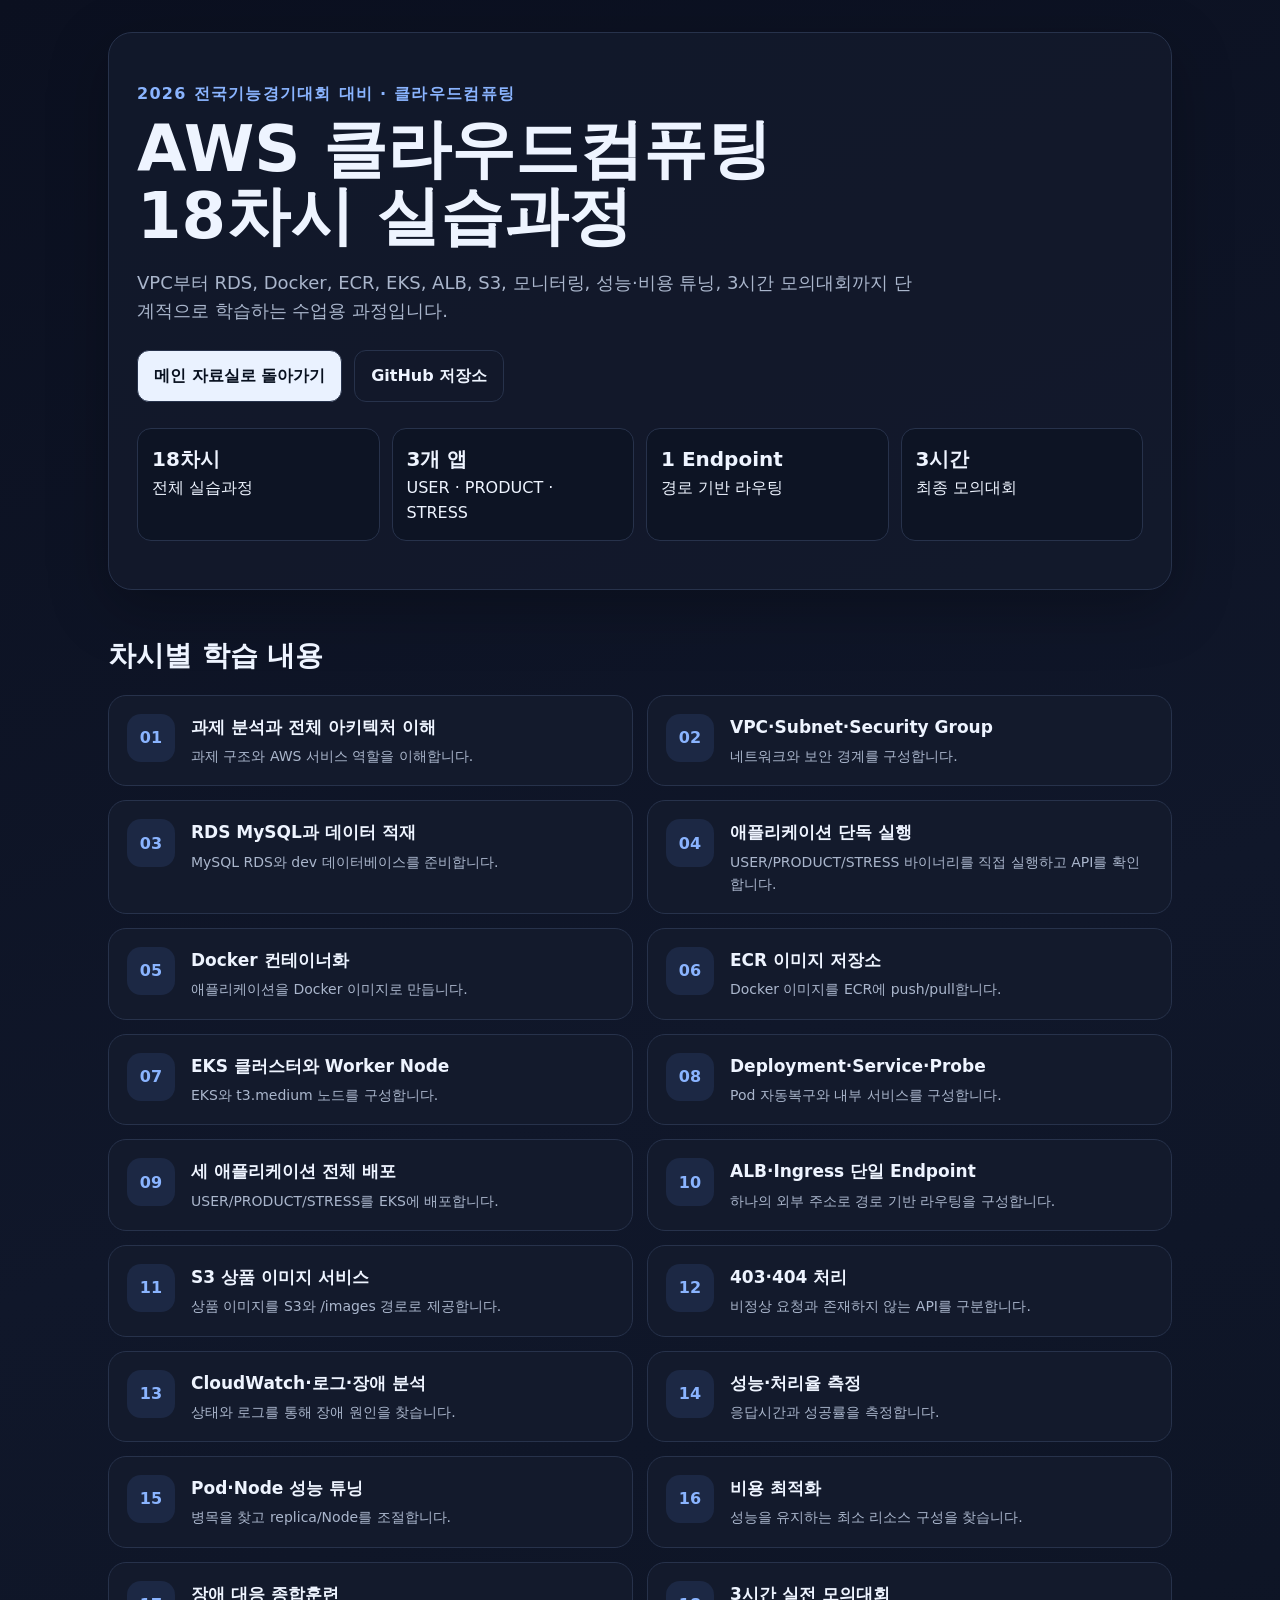
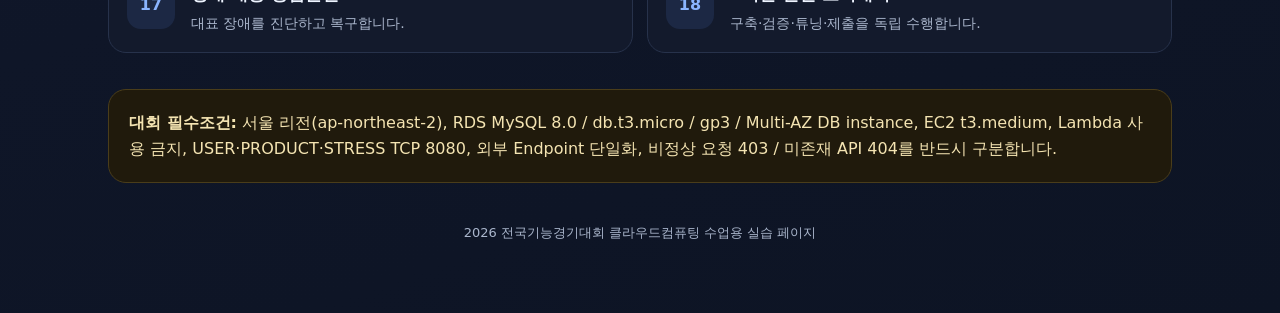
==== cloud-course/index.html @ c535b227 "Add 18-lesson AWS cloud course page" ====
<!doctype html>
<html lang="ko">
<head>
<meta charset="utf-8">
<meta name="viewport" content="width=device-width, initial-scale=1">
<title>AWS 클라우드컴퓨팅 18차시 실습과정</title>
<style>
:root{--bg:#0b1020;--panel:#131a2c;--text:#eef4ff;--muted:#aab6cc;--line:#27324b;--accent:#8ab4ff}*{box-sizing:border-box}body{margin:0;font-family:system-ui,-apple-system,"Noto Sans KR","Malgun Gothic",sans-serif;background:linear-gradient(160deg,#0b1020,#10172a 55%,#0d1424);color:var(--text);line-height:1.6}.wrap{max-width:1100px;margin:auto;padding:32px 18px 70px}.hero{padding:48px 28px;border:1px solid var(--line);border-radius:24px;background:rgba(19,26,44,.88);box-shadow:0 18px 60px rgba(0,0,0,.25)}.eyebrow{color:var(--accent);font-weight:700;letter-spacing:.08em}h1{font-size:clamp(34px,6vw,64px);line-height:1.05;margin:.15em 0}.lead{font-size:18px;color:var(--muted);max-width:780px}.actions{display:flex;flex-wrap:wrap;gap:12px;margin-top:24px}.btn{display:inline-block;padding:12px 16px;border-radius:12px;text-decoration:none;font-weight:700;border:1px solid var(--line);color:#08101f;background:#eaf2ff}.btn.alt{color:var(--text);background:transparent}.info{display:grid;grid-template-columns:repeat(4,1fr);gap:12px;margin-top:26px}.pill{background:#0d1424;border:1px solid var(--line);border-radius:14px;padding:14px}.pill b{display:block;font-size:20px}h2{font-size:28px;margin:44px 0 16px}.grid{display:grid;grid-template-columns:repeat(2,1fr);gap:14px}.card{display:flex;gap:16px;background:var(--panel);border:1px solid var(--line);border-radius:18px;padding:18px}.num{min-width:48px;height:48px;border-radius:14px;background:#1c2844;display:grid;place-items:center;font-weight:800;color:var(--accent)}h3{margin:0 0 4px;font-size:17px}.card p{margin:0;color:var(--muted);font-size:14px}.notice{margin-top:36px;padding:20px;border-radius:18px;border:1px solid #4a3d1a;background:#201a0c;color:#f4e4b2}footer{margin-top:40px;color:var(--muted);font-size:13px;text-align:center}@media(max-width:750px){.info{grid-template-columns:repeat(2,1fr)}.grid{grid-template-columns:1fr}.hero{padding:30px 20px}}
</style>
</head>
<body><div class="wrap">
<section class="hero"><div class="eyebrow">2026 전국기능경기대회 대비 · 클라우드컴퓨팅</div><h1>AWS 클라우드컴퓨팅<br>18차시 실습과정</h1><p class="lead">VPC부터 RDS, Docker, ECR, EKS, ALB, S3, 모니터링, 성능·비용 튜닝, 3시간 모의대회까지 단계적으로 학습하는 수업용 과정입니다.</p><div class="actions"><a class="btn" href="../">메인 자료실로 돌아가기</a><a class="btn alt" href="https://github.com/rani0380/2026_nationalskills">GitHub 저장소</a></div><div class="info"><div class="pill"><b>18차시</b>전체 실습과정</div><div class="pill"><b>3개 앱</b>USER · PRODUCT · STRESS</div><div class="pill"><b>1 Endpoint</b>경로 기반 라우팅</div><div class="pill"><b>3시간</b>최종 모의대회</div></div></section>
<h2>차시별 학습 내용</h2><section class="grid">
<article class="card"><div class="num">01</div><div><h3>과제 분석과 전체 아키텍처 이해</h3><p>과제 구조와 AWS 서비스 역할을 이해합니다.</p></div></article>
<article class="card"><div class="num">02</div><div><h3>VPC·Subnet·Security Group</h3><p>네트워크와 보안 경계를 구성합니다.</p></div></article>
<article class="card"><div class="num">03</div><div><h3>RDS MySQL과 데이터 적재</h3><p>MySQL RDS와 dev 데이터베이스를 준비합니다.</p></div></article>
<article class="card"><div class="num">04</div><div><h3>애플리케이션 단독 실행</h3><p>USER/PRODUCT/STRESS 바이너리를 직접 실행하고 API를 확인합니다.</p></div></article>
<article class="card"><div class="num">05</div><div><h3>Docker 컨테이너화</h3><p>애플리케이션을 Docker 이미지로 만듭니다.</p></div></article>
<article class="card"><div class="num">06</div><div><h3>ECR 이미지 저장소</h3><p>Docker 이미지를 ECR에 push/pull합니다.</p></div></article>
<article class="card"><div class="num">07</div><div><h3>EKS 클러스터와 Worker Node</h3><p>EKS와 t3.medium 노드를 구성합니다.</p></div></article>
<article class="card"><div class="num">08</div><div><h3>Deployment·Service·Probe</h3><p>Pod 자동복구와 내부 서비스를 구성합니다.</p></div></article>
<article class="card"><div class="num">09</div><div><h3>세 애플리케이션 전체 배포</h3><p>USER/PRODUCT/STRESS를 EKS에 배포합니다.</p></div></article>
<article class="card"><div class="num">10</div><div><h3>ALB·Ingress 단일 Endpoint</h3><p>하나의 외부 주소로 경로 기반 라우팅을 구성합니다.</p></div></article>
<article class="card"><div class="num">11</div><div><h3>S3 상품 이미지 서비스</h3><p>상품 이미지를 S3와 /images 경로로 제공합니다.</p></div></article>
<article class="card"><div class="num">12</div><div><h3>403·404 처리</h3><p>비정상 요청과 존재하지 않는 API를 구분합니다.</p></div></article>
<article class="card"><div class="num">13</div><div><h3>CloudWatch·로그·장애 분석</h3><p>상태와 로그를 통해 장애 원인을 찾습니다.</p></div></article>
<article class="card"><div class="num">14</div><div><h3>성능·처리율 측정</h3><p>응답시간과 성공률을 측정합니다.</p></div></article>
<article class="card"><div class="num">15</div><div><h3>Pod·Node 성능 튜닝</h3><p>병목을 찾고 replica/Node를 조절합니다.</p></div></article>
<article class="card"><div class="num">16</div><div><h3>비용 최적화</h3><p>성능을 유지하는 최소 리소스 구성을 찾습니다.</p></div></article>
<article class="card"><div class="num">17</div><div><h3>장애 대응 종합훈련</h3><p>대표 장애를 진단하고 복구합니다.</p></div></article>
<article class="card"><div class="num">18</div><div><h3>3시간 실전 모의대회</h3><p>구축·검증·튜닝·제출을 독립 수행합니다.</p></div></article>
</section>
<section class="notice"><strong>대회 필수조건:</strong> 서울 리전(ap-northeast-2), RDS MySQL 8.0 / db.t3.micro / gp3 / Multi-AZ DB instance, EC2 t3.medium, Lambda 사용 금지, USER·PRODUCT·STRESS TCP 8080, 외부 Endpoint 단일화, 비정상 요청 403 / 미존재 API 404를 반드시 구분합니다.</section>
<footer>2026 전국기능경기대회 클라우드컴퓨팅 수업용 실습 페이지</footer>
</div></body></html>
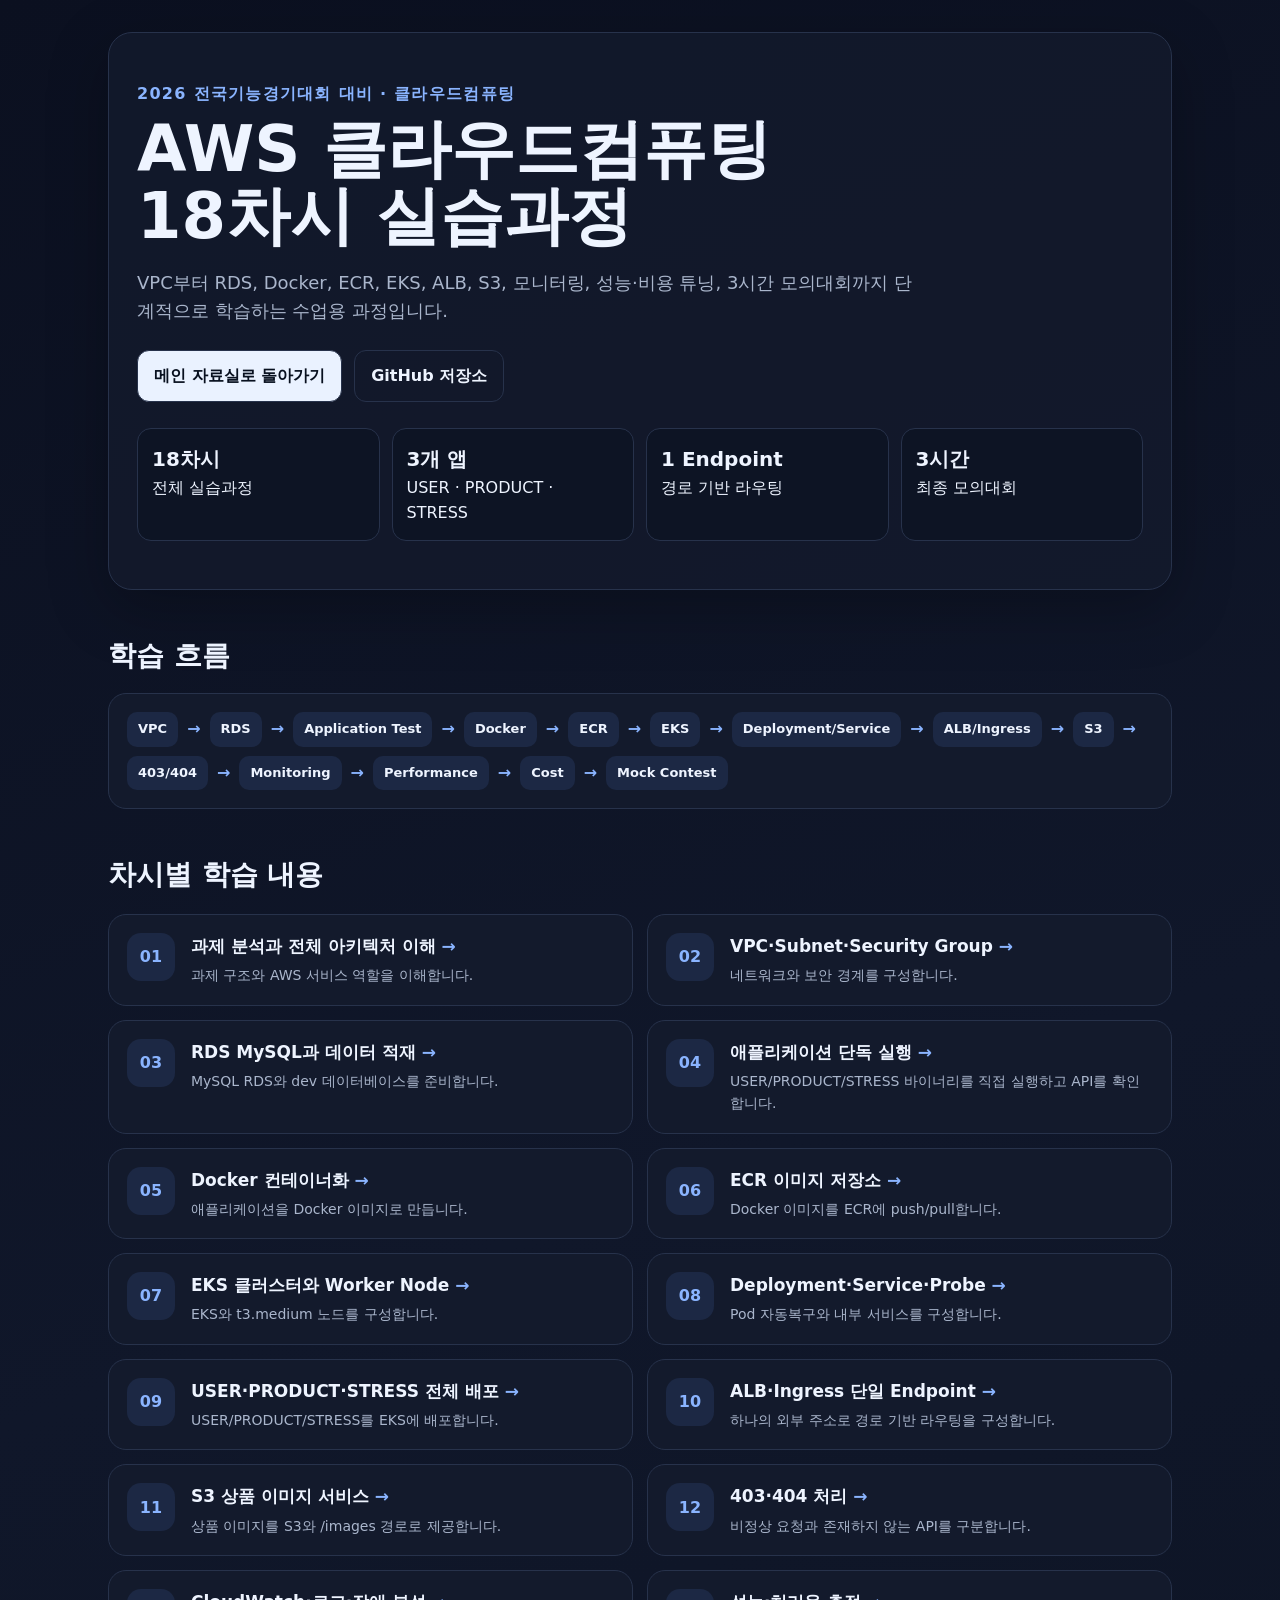
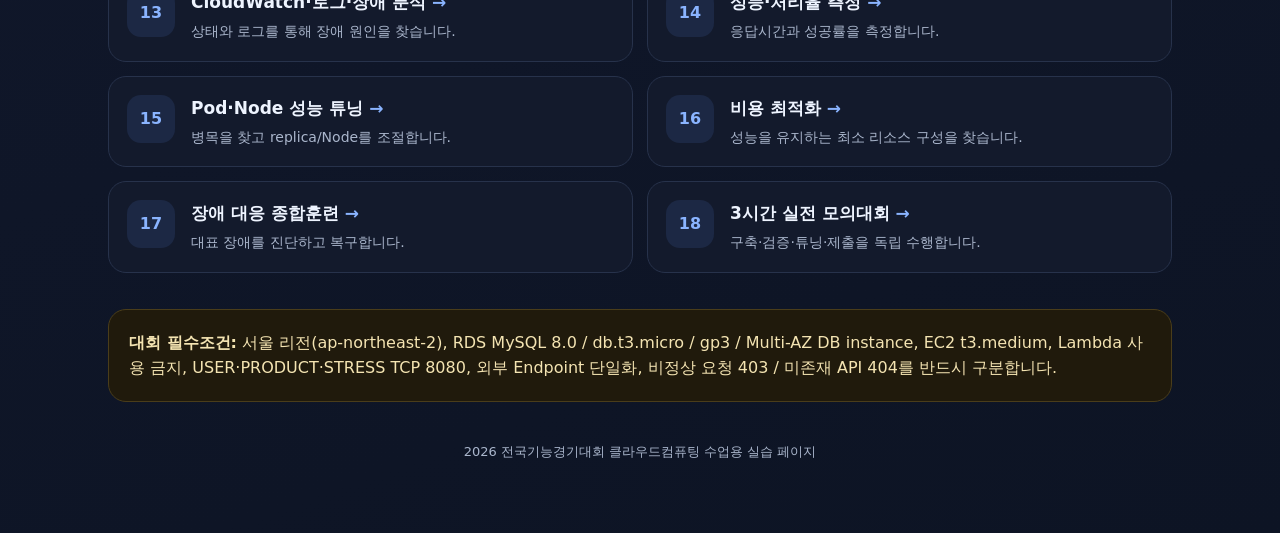
==== commit 111a76d9: "Add interactive cloud course lessons" ====
--- a/cloud-course/index.html
+++ b/cloud-course/index.html
@@ -32,4 +32,4 @@
 </section>
 <section class="notice"><strong>대회 필수조건:</strong> 서울 리전(ap-northeast-2), RDS MySQL 8.0 / db.t3.micro / gp3 / Multi-AZ DB instance, EC2 t3.medium, Lambda 사용 금지, USER·PRODUCT·STRESS TCP 8080, 외부 Endpoint 단일화, 비정상 요청 403 / 미존재 API 404를 반드시 구분합니다.</section>
 <footer>2026 전국기능경기대회 클라우드컴퓨팅 수업용 실습 페이지</footer>
-</div></body></html>+</div><script src="course.js"></script><style>.card{cursor:pointer;transition:transform .18s ease,border-color .18s ease}.card:hover,.card:focus-visible{transform:translateY(-2px);border-color:var(--accent);outline:none}.card h3::after{content:"  →";color:var(--accent)}</style></body></html>
